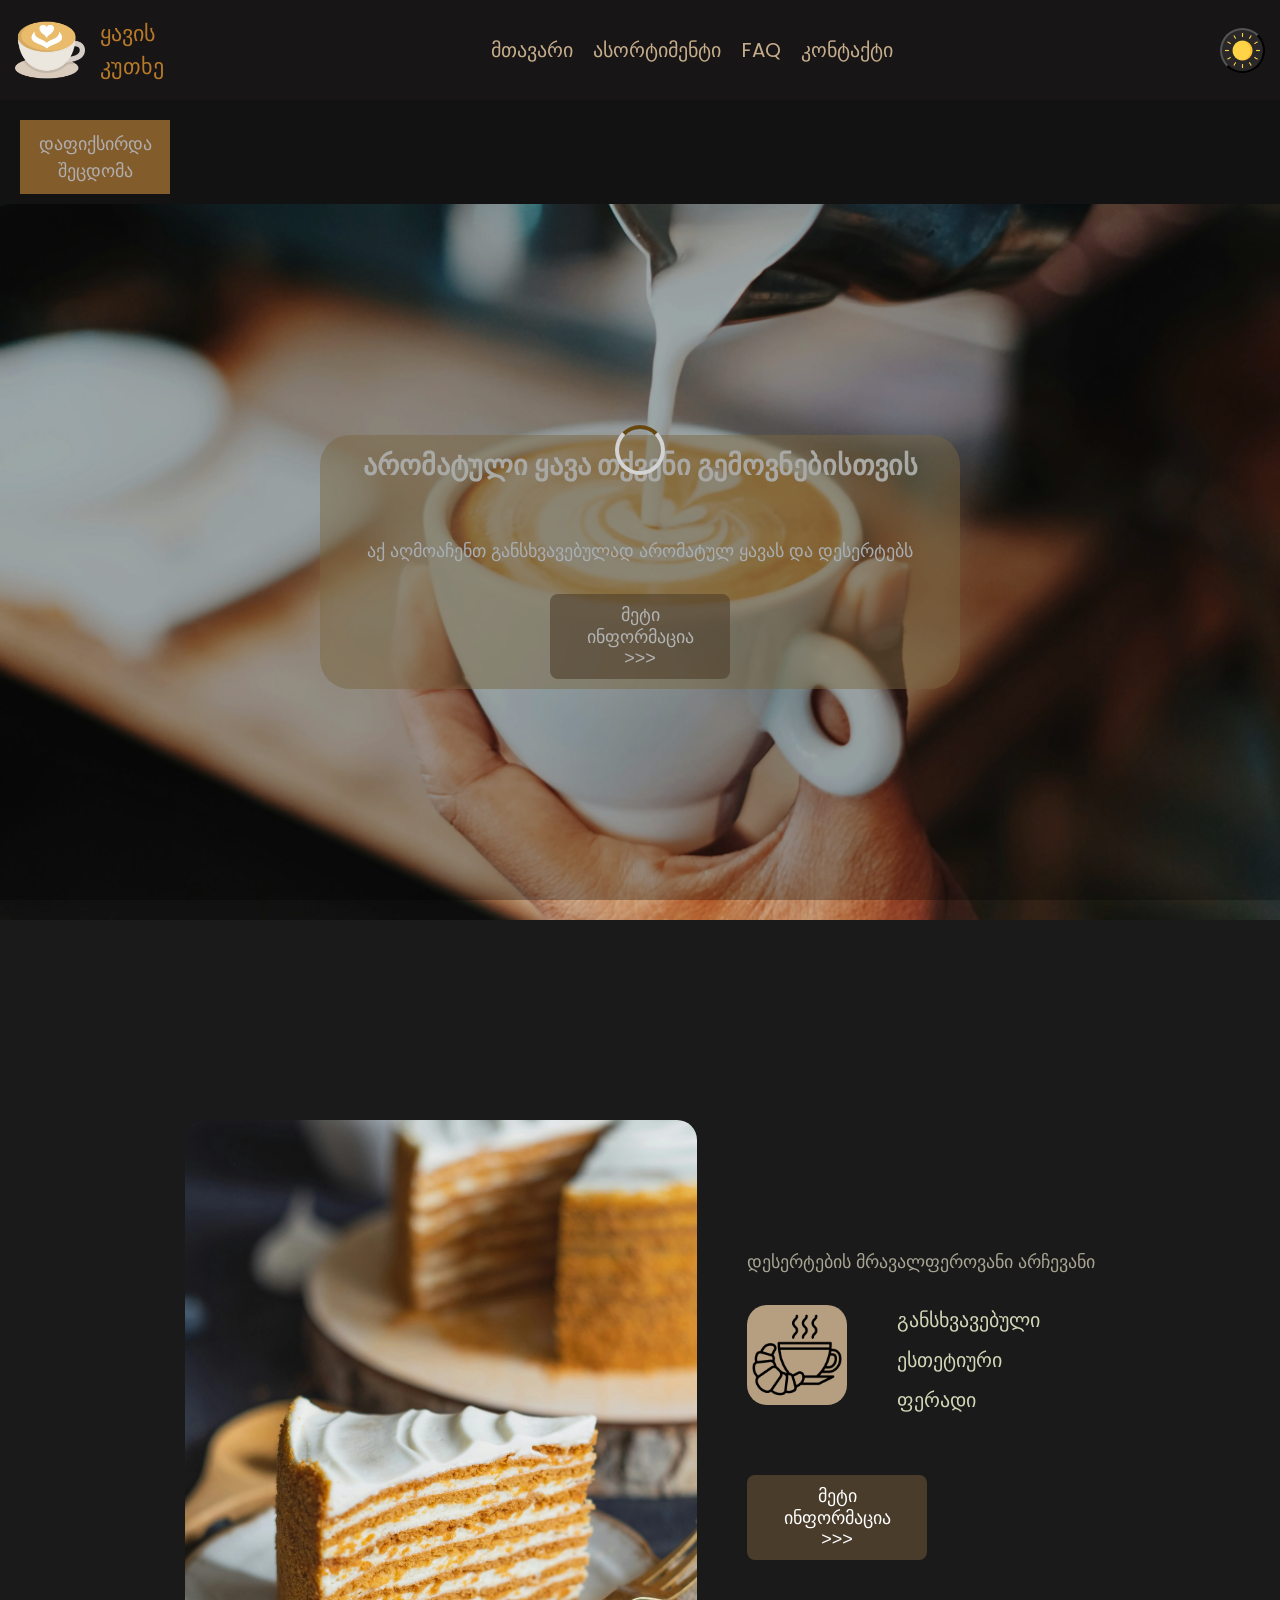
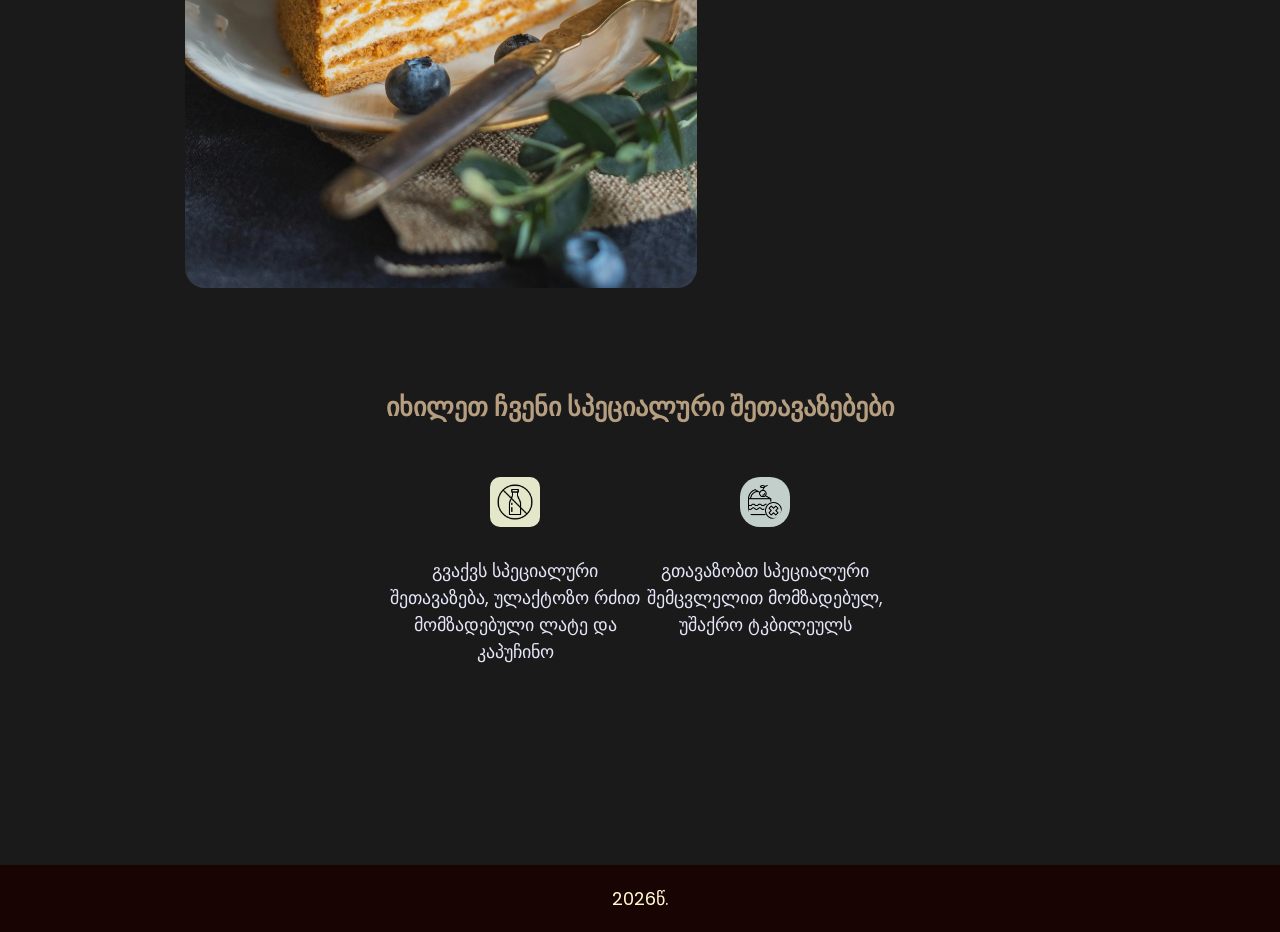
==== index.html @ ef0bd1b1 "my final project with js" ====
<!doctype html>
<html lang="en">
  <head>
    <link rel="icon" type="image/png" href="./fotos/mainLogo.webp" />
    <meta charset="UTF-8" />
    <meta name="viewport" content="width=device-width, initial-scale=1.0" />
    <title>ყავის კუთხე</title>
    <link rel="preconnect" href="https://fonts.googleapis.com" />
    <link rel="preconnect" href="https://fonts.gstatic.com" crossorigin />
    <link
      href="https://fonts.googleapis.com/css2?family=Poppins:ital,wght@0,100;0,200;0,300;0,400;0,500;0,600;0,700;0,800;0,900;1,100;1,200;1,300;1,400;1,500;1,600;1,700;1,800;1,900&display=swap"
      rel="stylesheet" />
    <link rel="stylesheet" href="./style.css" />
  </head>
  <body>
    <header>
      <div class="header">
      
        <a href="./index.html" class="main_logo">
          <img class="mainFoto" src="./fotos/mainLogo.webp" alt="main Foto" />
          <span class="page_name">
            ყავის <br/>
            კუთხე
          </span>
        </a>
         <button class="burger_menu">
            <img
              class="burger_icon"
              src="./fotos/iconBurger.webp"
              alt="burgerMenu"/>
          </button>
       

        <div class="navigation">
          <ul class="nav">
            <li class="nav_items cursor">
              <a href="./index.html">მთავარი</a>
            </li>
            <li class="nav_items cursor">
              <a href="./assortment.html">ასორტიმენტი</a>
            </li>
            <li class="nav_items">
              <a href="./questions.html">FAQ</a>
            </li>
            <li class="nav_items cursor">
            <a href="./contact.html">კონტაქტი</a>
            </li>
          </ul>
        </div>

       
       
          <button class="sun">
            <img
            class="sun_icon cursor"
            src="./fotos/bright_modeIcon.webp"
            alt="sun icon"/>
            </button>
       
           
        
      </div>
    </header>

    <main>
      <div class="weath" id="weather"></div>
      <div class="hero_section">
        <img class="hero_foto" src="./fotos/heroFoto.webp" alt="hero Foto"/>
        <div class="hero_info">
          <h1 class="hero_title">არომატული ყავა თქვენი გემოვნებისთვის</h1>
          <p class="hero_text">
            აქ აღმოაჩენთ განსხვავებულად არომატულ ყავას და დესერტებს
          </p>
          <button class="read_more cursor">მეტი ინფორმაცია >>></button>
        </div>
      </div>

      <div class="second_section">
        <img class="cake_foto" src="./fotos/cakeFoto.webp" alt="cake Foto"/>
        <div class="second_section_texts">
          <p class="second_section_text">დესერტების მრავალფეროვანი არჩევანი</p>
          <div class="cruassant_icon">
            <span class="icon">
              <img
                class="dessert_icon"
                src="./fotos/dessertIcon.webp"
                alt="dessert Icon"/>
            </span>
            <ul>
              <li class="second_section_li">განსხვავებული</li>
              <li class="second_section_li">ესთეტიური</li>
              <li class="second_section_li">ფერადი</li>
            </ul>
          </div>
          <button class="read_more">მეტი ინფორმაცია >>></button>
        </div>
      </div>

      <h2 class="special_offer_title">იხილეთ ჩვენი სპეციალური შეთავაზებები</h2>
      <div class="third_section">
        <div class="special_offer">
          <img
            class="lactoseFree_foto"
            src="./fotos/lactoseFree.webp"
            alt="lactosefree Foto" />
          <p class="special_offer_text">
            გვაქვს სპეციალური შეთავაზება, ულაქტოზო რძით მომზადებული ლატე და
            კაპუჩინო
          </p>
        </div>
        <div class="special_offer">
          <img
            class="diabeticCake_foto"
            src="./fotos/diabeticCakeIcon.webp"
            alt="diabeticCake Foto" />
          <p class="special_offer_text">
            გთავაზობთ სპეციალური შემცვლელით მომზადებულ, უშაქრო ტკბილეულს
          </p>
        </div>
      </div>
    </main>

    <footer>
      <div class="footer">
        <p class="footer_text">2026წ.</p>
      </div>
    </footer>

    <script src="./js.js"></script>
  </body>
</html>
---- style.css ----
*{
  box-sizing: border-box;
  margin: 0;
  padding: 0;
}
body{
    min-height: 100vh;
    display: flex;
    flex-direction: column;
    background-color: rgba(24, 24, 24, 0.989);
    font-family:"Poppins", sans-serif;
}
ul{
    list-style: none;
}
main{
  flex: 1;
  padding-top: 100px;
}

.cursor{
    cursor: pointer;
}
/* ჰედერი */
.header{
  height: 100px;
  display: flex;
  justify-content: space-between;
  align-items: center;
  gap: 10px;
  background-color: rgba(24, 22, 22, 0.962);
  position: fixed;
  z-index: 1000;
  width: 100%;
  flex-wrap: wrap; 
  padding: 10px 15px;
}

.main_logo{
    display: flex;
    align-items: center;
    gap: 15px;
}

.mainFoto{
    width: 70px;
    height: auto;
}
.page_name{
    color: rgb(184, 122, 41);
    font-size: 22px;
}

 h1{
    font-size: 28px;
  }

h2{
  font-size: 26px;
}
  a, li{
    font-size: 20px;
  }

  p, button{
    font-size: 18px;
  }
  p.choose_text,
  p.price {
    font-size: 14px;
  }
a {
  color: inherit;
  text-decoration: none;
}
.burger_menu{
    display: none;
}
.navigation{
    gap: 10px;
}
.nav{
    display: flex;
    align-items: center;
    gap: 20px;
}
.nav_items{
    color: rgb(197, 173, 140);
}
.nav_items:hover{
    color: #c89b63;
}
.search{
  margin-top: 30px;
  margin-left: 50px;
  display: flex;
  align-items: center;
  gap: 10px;
}
.search_input{
  width: 200px;
  padding: 5px 10px;
  color: #fff; 
  border: 1px solid rgba(255, 255, 255, 0.15);
  background: rgba(0, 0, 0, 0.3);
  border-radius: 12px;

}
  
.search_btn{
    padding: 5px 10px;
    background-color: #a15f0dbb;
    border: none;
    color: white;
    border-radius: 30px;
}

.search_btn:hover{
    background-color: #dbb389b5;
}
.search_icon{
    width: 20px;
}

body.open{
    background-color: #e1c7a8;
}
.sun{
  width: 45px;
  height: 45px;
  border-radius: 50%;
  display: flex;
  justify-content: center;
  align-items: center;
  background-color: rgba(255, 255, 255, 0.08);
}

.sun_icon{
    width: 35px;
    height: 35px;
}


/* მეინი */
.weath{
    color: #faf8f7;
    background: #bc843f;
    padding: 10px;
    text-align: center;
    margin-top: 20px;
    margin-left: 20px;
    width: 150px;
}

.loader-box {
  position: fixed;
  inset: 0;
  display: flex;
  justify-content: center;
  align-items: center;
  background: rgba(0, 0, 0, 0.3);
  z-index: 999;
}

.loader {
  width: 50px;
  height: 50px;
  border: 4px solid lightgray;
  border-top: 4px solid rgb(103, 71, 13);
  border-radius: 50%;
  animation: spin 2s linear infinite;
}

@keyframes spin {
  to {
    transform: rotate(360deg);
  }
}

.hero_section {
    position: relative;
}
.hero_foto {
    margin-top: 10px;
    width: 100%;
    height: auto;
    position: relative;
    display: block;
}
.hero_info{
    background-color: rgba(172, 145, 92, 0.482);
    padding: 10px 20px;
    border-radius: 30px;
    position: absolute;
    top: 50%;
    left: 50%;
    transform: translate(-50%, -50%);
    width: 50%;
    height: auto;
    align-items: center;
    text-align: center;
}

.hero_title{

    color: rgb(242, 241, 237);
    margin-bottom: 50px;
}
.hero_text{
 color: aliceblue;
 margin-bottom: 30px;
}
.read_more{
    padding: 10px 20px;
    background-color: #6d563993;
    border: none;
    color: white;
    border-radius: 8px;
    width: 180px;
}
.read_more:hover{
  background-color: #b69e80;
}

.second_section{
    display: flex;
    align-items: center;
    gap: 50px;
    justify-content: center;
    margin-bottom: 100px;
}
.cake_foto{
    width: 40%;
    height: auto;
    border-radius: 20px;
    margin-top: 200px;
}
.second_section_texts{
    display: flex;
    flex-direction: column;
}
.second_section_text{
    margin-bottom: 30px;
    color: rgb(168, 164, 146);
}
.cruassant_icon{
   display: flex;
   gap: 50px;
   margin-bottom: 50px;
}
.dessert_icon{
    background-color: #b69e80;
    border-radius: 20px;
    padding: 5px;
    width: 100px;
    height: auto;
}
.second_section_li{
    color: rgb(210, 213, 182);
    margin-bottom: 10px;
}
/* სპეციალური შეთავაზებები */
.third_section{
    display: flex;
    justify-content: center;
    margin-bottom: 200px;
}
.special_offer_title{
    color: #b69e80;
    text-align: center;
    margin-bottom: 50px;
}
.special_offer{
    display: flex;
    flex-direction: column;
    align-items: center;
    gap: 30px;
}
.lactoseFree_foto{
    width: 50px;
    height: auto;
    background-color: rgb(229, 231, 202);
    border-radius: 10px;
    padding: 5px;
}
.diabeticCake_foto{
    width: 50px;
    height: auto;
    background-color: rgb(195, 207, 203);
    border-radius: 20px;
    padding: 8px;
}
.special_offer_text{
    color: lavender;
    width: 250px;
    text-align: center;
}
/* ფუტერი */
.footer{
    background-color: rgba(26, 3, 3, 0.908);
}
.footer_text{
    color: lemonchiffon;
    text-align: center;
    padding: 20px;
}
/* ასორტიმენტი */

.cart_box {
  color: #f9f8f7;
  margin: 20px auto;
  display: flex;
  flex-direction: column;
  align-items: center;
  gap: 15px;
}

#cart li{
  display: flex;
  align-items: center;
  gap: 5px;
  padding: 2px 5px;
  background: rgba(255, 255, 255, 0.08);
  color: #fff;
  width: 150px;
  border-radius: 20px;
}


#cart li button {
  color: red;
  width: 30px;
  height: 30px;
  border-radius: 50%;
  cursor: pointer;
   
}

#deleteAll {
  display: block;
  padding: 5px 10px;
  border-radius: 20px;
  background: #b51304;
  color: #eccfcf;
  cursor: pointer;
}

#deleteAll:hover,
#cart li:hover {
  transform: scale(1.05);
}
.choice{
  margin-top: 50px;
  display: grid;
  grid-template-columns: repeat(4, 1fr);
  gap: 15px;
}

.item{
  padding: 20px;
  text-align: center;
  position: relative;
}
.choose_foto{
  width: 50%;
  height: 200px;   
  object-fit: cover;
    
}
.choose_text{
  position: absolute;
  top: 25px;
  left: 27%;
  color: #f9f8f7;
  background-color: #de8b2d5a;
  padding: 5px;
  border-radius: 5px;
    
}
.price{
  position: absolute;
  top: 25px;
  right: 27%; 
  color: #f9f8f7;
  background-color: #de8b2d5a;
  padding: 5px;
  border-radius: 5px;
}
.choose{
    position: absolute;
    bottom: 10px;
    left: 50%;
    transform: translate(-50%);
    border-radius: 5px;
    background-color: #ed8e21a1;
    color: #f8f6f6de;
    padding: 5px;
}
/* FAQ */
.main_questions{
    display: flex;
    justify-content: center;
    align-items: center;
}
.questions{
    width: 70%;
    text-align: center; 
}
.asked_questions{
    background-color: #480d0dfa;
    border-bottom: 5px solid rgb(221, 110, 110);
    border-radius: 20px;
    color: #b69e80;
    padding: 10px;
    margin-bottom: 50px;   

}
.accordion_section{
   border-bottom: 5px solid rgb(55, 1, 1);
   
}
.accordion_titles{
    display: flex;
    justify-content: space-between;
    align-items: center;
    background-color: rgb(69, 53, 41);
    color: rgb(238, 212, 207);
    padding: 20px;
}

.accordion_texts{
    font-size: 22px;
    height: 0;
    overflow: hidden;
    margin-top: 10px;
    color: rgb(190, 170, 168);
}


.accordion_section.opened .accordion_texts{
    height: 100px;
}

.plus {
    float:right;
    color: rgb(197, 78, 78);
    cursor: pointer;
}
/* კონტაქტი */
.contact {
  display: flex;
  flex-direction: column;
  align-items: center;
  gap: 30px;
  padding: 120px 20px 50px;
  
}

.contact__title {
  color: #c89b63;
  text-align: center;
  margin-bottom: 10px;
}

.form {
  width: 50%;
  display: flex;
  flex-direction: column;
  gap: 15px;
  background: rgba(255, 255, 255, 0.05);
  padding: 25px;
  border-radius: 20px;
}


.input {
  padding: 12px 15px;
  border-radius: 12px;
  border: 1px solid rgba(255, 255, 255, 0.15);
  background: rgba(0, 0, 0, 0.3);
  color: #fff;  
}

.btn {
  padding: 12px;
  border: none;
  border-radius: 12px;
  background: #c89b63;
  color: #1b1b1b;
}

.btn:hover {
  background: #e0b77a;
}

.mailto__me,
.callto__me {
  display: flex;
  align-items: center;
  gap: 10px;
  color: #df5555;
}


  @media (max-width:768px){
  main{
    padding-top: 80px;
  }


  .header {
    padding: 10px 15px;
  }
  
  .main_logo{
    gap: 10px;
}

.mainFoto{
    width: 60px;
    height: auto;
}
.page_name{
    font-size: 18px;
}
 h1{
    font-size: 22px;
  }

h2{
  font-size: 20px;
}
  p, a, li, button{
    font-size: 16px;
  }

  .search{
    max-width: 150px;
    justify-content: center;
  }
 .search_input{
  width: 120px;
 }
  .navigation{
    position: absolute;
    top: 100%;
    left: 0;
    width: 100%;
    background: rgba(24, 22, 22, 0.98);
    flex-direction: column;
    display: none;
    padding: 15px;
  }

  .navigation.open{
    display: flex;
  }

  .nav{
    flex-direction: column;
    gap: 10px;
  }

  .burger_menu{
  display: flex;
  align-items: center;
  justify-content: center;
  border-radius: 50px;
  cursor: pointer;
  }

  .burger_icon{
  width: 30px;
  height: 30px;

}

.weath{
    margin-top: 15px;
    margin-left: 15px;
    width: 120px;
}
  .choice{
    grid-template-columns: repeat(2, 1fr);
  }


  .second_section{
    flex-direction: column;
    text-align: center;
  }
  .third_section{
    display: flex;
    flex-direction: column;
    gap: 50px;
  }

  .cake_foto{
    width: 60%;
  }

 .accordion_titles{
    padding: 15px;
  }
.contact {
    flex-direction: column;
    align-items: center;
  }
.form {
  width:100%;
  max-width: 500px;
  padding: 20px;
  
}
.map {
    width: 100%;
    max-width: 500px;
    height: 300px;
  }

  }
@media (max-width:480px){

  .header {
    height: 60px;
  }

  main {
    padding-top: 60px;
  }

  .navigation{
    display: none;
  }
  .main_logo{
    gap: 5px;
}

.mainFoto{
    width: 50px;
    height: auto;
}

.page_name {
  display: none;
}

  h1{
    font-size: 16px;
  }

h2{
  font-size: 15px;
}
  p, a, li, button{
    font-size: 14px;
  }

  .navigation.open{
    display: flex;
    flex-direction: column;
    width: 100%;
  }
.weath{
    padding: 5px;
    margin-top: 5px;
    margin-left: 10px;
    width: 100px;
    font-size: 14px;
}
  .choice{
    grid-template-columns: 1fr;
  }

 .search_input{
  width: 80px;
 }

.search_icon{
   width: 15px;

}
.sun_icon {
  width: 25px;
  height: 25px;
}
.sun {
  width: 15px;
  height: 15px;
}
 .hero_info {
    width: 80%;
  }


.third_section{
    gap: 30px;
}

.form {
  width:80%;
  gap: 5px;
  padding: 10px;
}

}
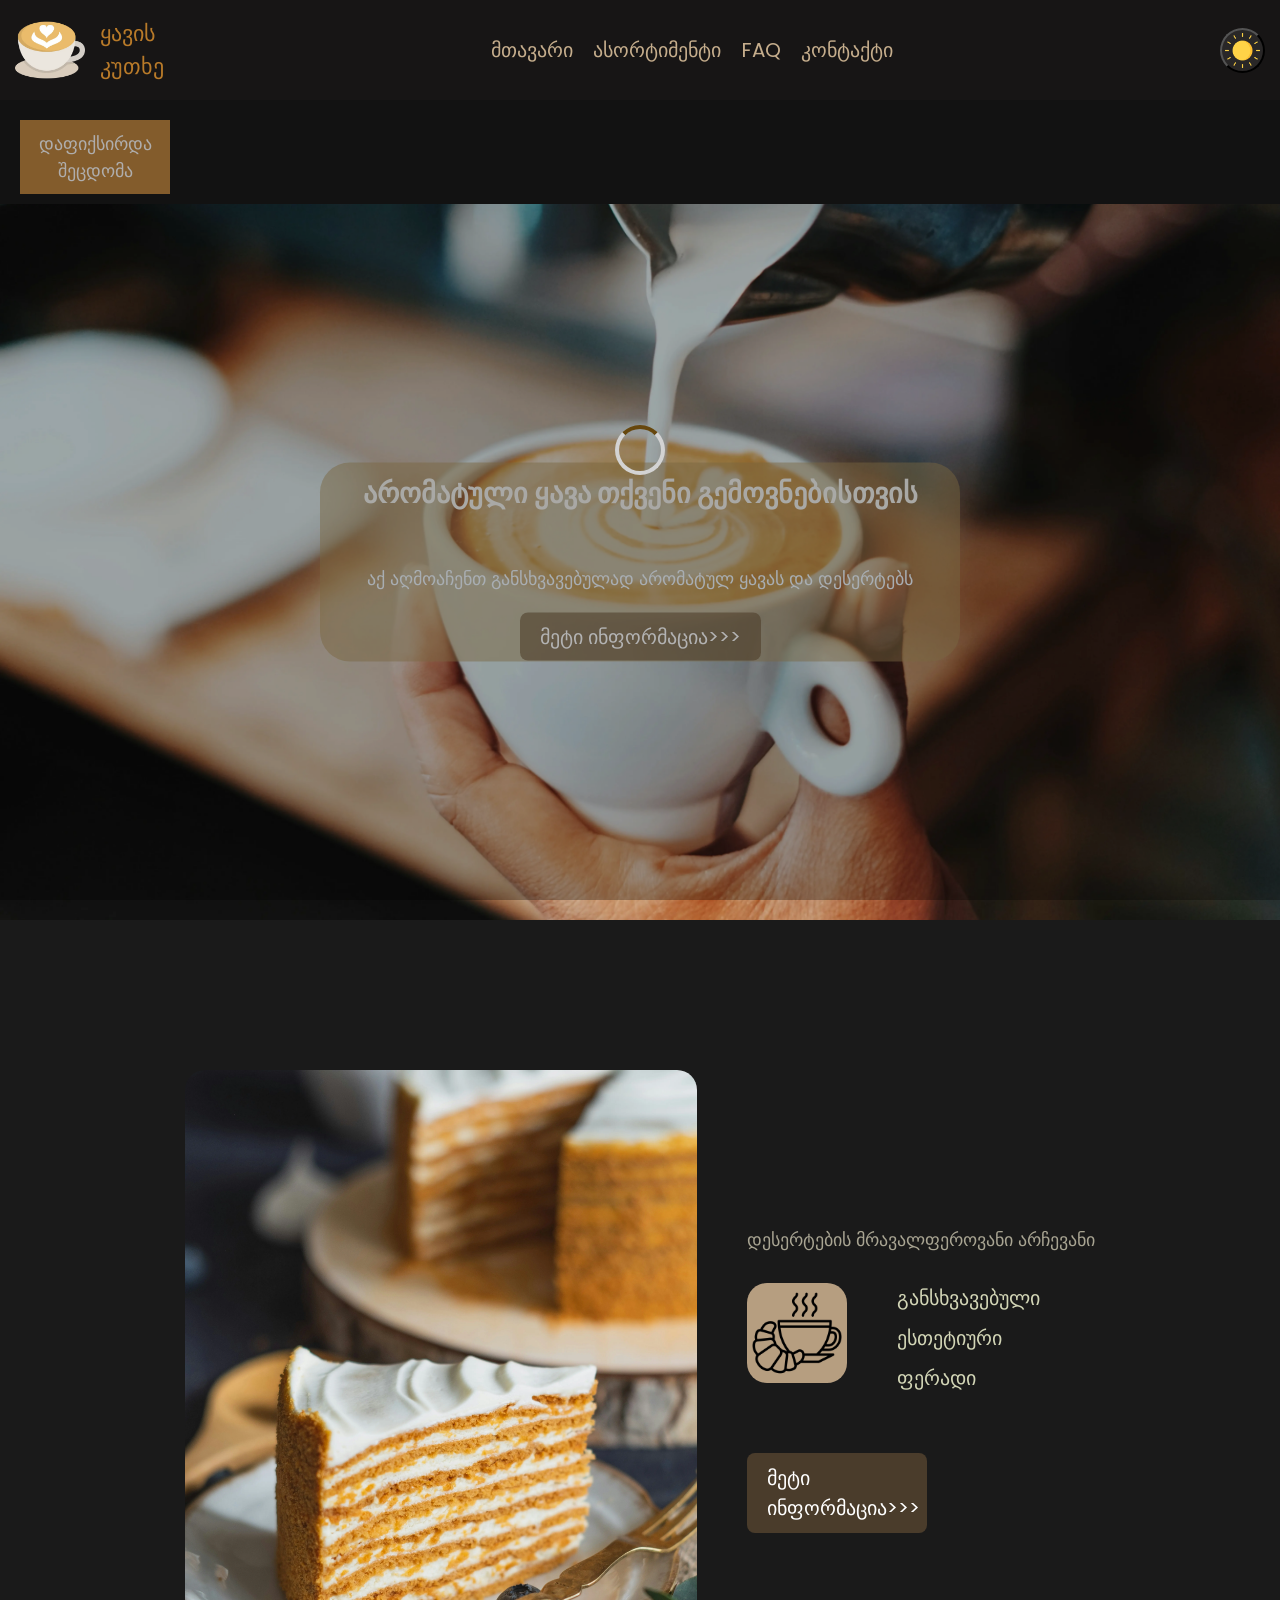
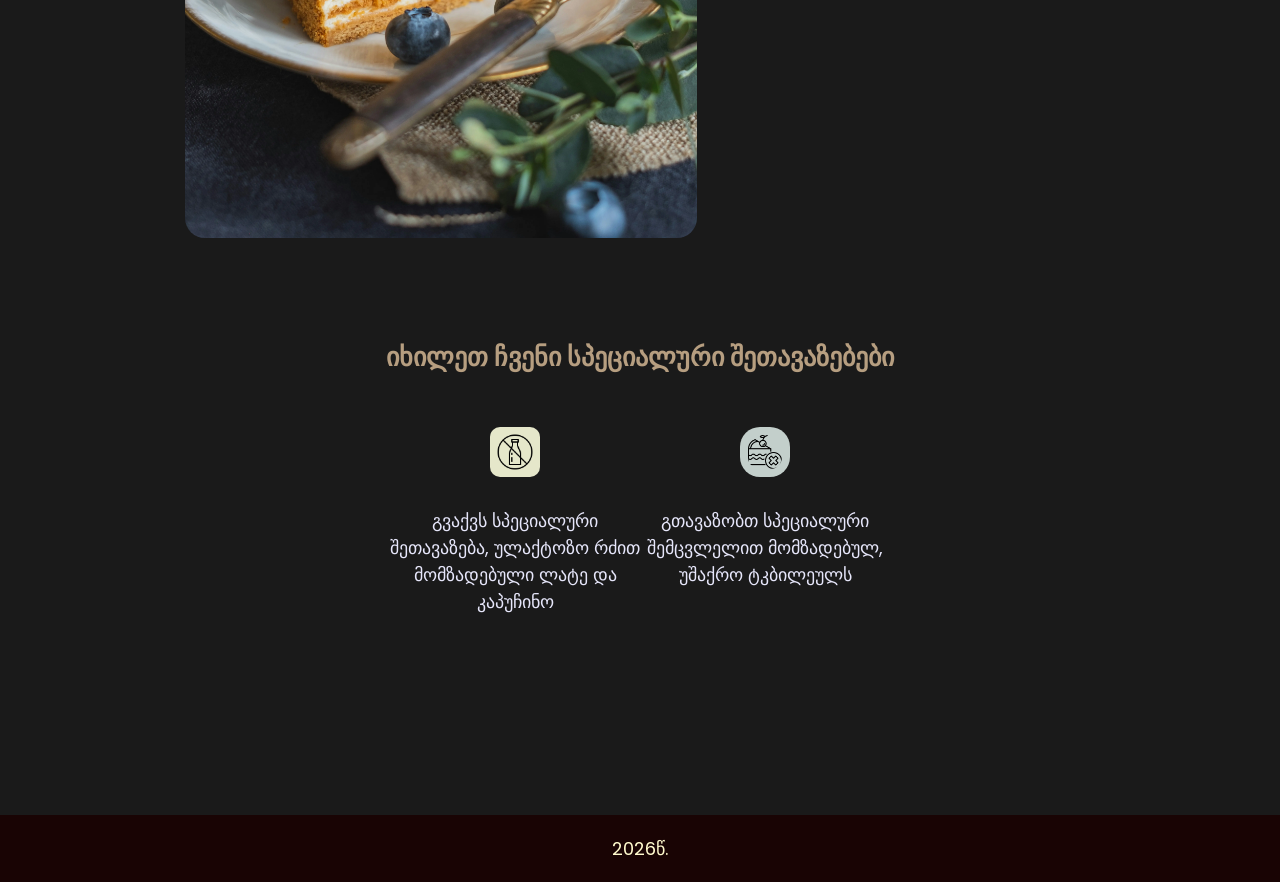
==== commit 57ba922c: "responsive added" ====
--- a/index.html
+++ b/index.html
@@ -15,21 +15,19 @@
   <body>
     <header>
       <div class="header">
-      
         <a href="./index.html" class="main_logo">
           <img class="mainFoto" src="./fotos/mainLogo.webp" alt="main Foto" />
           <span class="page_name">
-            ყავის <br/>
+            ყავის <br />
             კუთხე
           </span>
         </a>
-         <button class="burger_menu">
-            <img
-              class="burger_icon"
-              src="./fotos/iconBurger.webp"
-              alt="burgerMenu"/>
-          </button>
-       
+        <button class="burger_menu">
+          <img
+            class="burger_icon"
+            src="./fotos/iconBurger.webp"
+            alt="burgerMenu" />
+        </button>
 
         <div class="navigation">
           <ul class="nav">
@@ -43,40 +41,35 @@
               <a href="./questions.html">FAQ</a>
             </li>
             <li class="nav_items cursor">
-            <a href="./contact.html">კონტაქტი</a>
+              <a href="./contact.html">კონტაქტი</a>
             </li>
           </ul>
         </div>
 
-       
-       
-          <button class="sun">
-            <img
+        <button class="sun">
+          <img
             class="sun_icon cursor"
             src="./fotos/bright_modeIcon.webp"
-            alt="sun icon"/>
-            </button>
-       
-           
-        
+            alt="sun icon" />
+        </button>
       </div>
     </header>
 
     <main>
       <div class="weath" id="weather"></div>
       <div class="hero_section">
-        <img class="hero_foto" src="./fotos/heroFoto.webp" alt="hero Foto"/>
+        <img class="hero_foto" src="./fotos/heroFoto.webp" alt="hero Foto" />
         <div class="hero_info">
           <h1 class="hero_title">არომატული ყავა თქვენი გემოვნებისთვის</h1>
           <p class="hero_text">
             აქ აღმოაჩენთ განსხვავებულად არომატულ ყავას და დესერტებს
           </p>
-          <button class="read_more cursor">მეტი ინფორმაცია >>></button>
+          <a href="#special_offer" class="read_more cursor">მეტი ინფორმაცია>>></a>
         </div>
       </div>
 
       <div class="second_section">
-        <img class="cake_foto" src="./fotos/cakeFoto.webp" alt="cake Foto"/>
+        <img class="cake_foto" src="./fotos/cakeFoto.webp" alt="cake Foto" />
         <div class="second_section_texts">
           <p class="second_section_text">დესერტების მრავალფეროვანი არჩევანი</p>
           <div class="cruassant_icon">
@@ -84,7 +77,7 @@
               <img
                 class="dessert_icon"
                 src="./fotos/dessertIcon.webp"
-                alt="dessert Icon"/>
+                alt="dessert Icon" />
             </span>
             <ul>
               <li class="second_section_li">განსხვავებული</li>
@@ -92,7 +85,7 @@
               <li class="second_section_li">ფერადი</li>
             </ul>
           </div>
-          <button class="read_more">მეტი ინფორმაცია >>></button>
+          <a href="#special_offer" class="read_more cursor">მეტი ინფორმაცია>>></a>
         </div>
       </div>
 
@@ -108,7 +101,7 @@
             კაპუჩინო
           </p>
         </div>
-        <div class="special_offer">
+        <div class="special_offer" id="special_offer">
           <img
             class="diabeticCake_foto"
             src="./fotos/diabeticCakeIcon.webp"
--- a/style.css
+++ b/style.css
@@ -4,22 +4,21 @@
   padding: 0;
 }
 body{
-    min-height: 100vh;
-    display: flex;
-    flex-direction: column;
-    background-color: rgba(24, 24, 24, 0.989);
-    font-family:"Poppins", sans-serif;
+  min-height: 100vh;
+  display: flex;
+  flex-direction: column;
+  background-color: rgba(24, 24, 24, 0.989);
+  font-family:"Poppins", sans-serif;
 }
 ul{
-    list-style: none;
+  list-style: none;
 }
 main{
   flex: 1;
   padding-top: 100px;
 }
-
 .cursor{
-    cursor: pointer;
+  cursor: pointer;
 }
 /* ჰედერი */
 .header{
@@ -35,60 +34,55 @@
   flex-wrap: wrap; 
   padding: 10px 15px;
 }
-
 .main_logo{
-    display: flex;
-    align-items: center;
-    gap: 15px;
-}
-
+  display: flex;
+  align-items: center;
+  gap: 15px;
+}
 .mainFoto{
-    width: 70px;
-    height: auto;
+  width: 70px;
+  height: auto;
 }
 .page_name{
-    color: rgb(184, 122, 41);
-    font-size: 22px;
-}
-
+  color: rgb(184, 122, 41);
+  font-size: 22px;
+}
  h1{
-    font-size: 28px;
-  }
-
+  font-size: 28px;
+}
 h2{
   font-size: 26px;
 }
-  a, li{
-    font-size: 20px;
-  }
-
-  p, button{
-    font-size: 18px;
-  }
-  p.choose_text,
-  p.price {
-    font-size: 14px;
+a, li{
+  font-size: 20px;
+}
+p, button{
+  font-size: 18px;
+}
+p.choose_text,
+p.price {
+  font-size: 14px;
   }
 a {
   color: inherit;
   text-decoration: none;
 }
 .burger_menu{
-    display: none;
+  display: none;
 }
 .navigation{
-    gap: 10px;
+  gap: 10px;
 }
 .nav{
-    display: flex;
-    align-items: center;
-    gap: 20px;
+  display: flex;
+  align-items: center;
+  gap: 20px;
 }
 .nav_items{
-    color: rgb(197, 173, 140);
+  color: rgb(197, 173, 140);
 }
 .nav_items:hover{
-    color: #c89b63;
+  color: #c89b63;
 }
 .search{
   margin-top: 30px;
@@ -104,26 +98,22 @@
   border: 1px solid rgba(255, 255, 255, 0.15);
   background: rgba(0, 0, 0, 0.3);
   border-radius: 12px;
-
-}
-  
+} 
 .search_btn{
-    padding: 5px 10px;
-    background-color: #a15f0dbb;
-    border: none;
-    color: white;
-    border-radius: 30px;
-}
-
+  padding: 5px 10px;
+  background-color: #a15f0dbb;
+  border: none;
+  color: white;
+  border-radius: 30px;
+}
 .search_btn:hover{
-    background-color: #dbb389b5;
+  background-color: #dbb389b5;
 }
 .search_icon{
     width: 20px;
 }
-
 body.open{
-    background-color: #e1c7a8;
+  background-color: #e1c7a8;
 }
 .sun{
   width: 45px;
@@ -134,24 +124,20 @@
   align-items: center;
   background-color: rgba(255, 255, 255, 0.08);
 }
-
 .sun_icon{
-    width: 35px;
-    height: 35px;
-}
-
-
+  width: 35px;
+  height: 35px;
+}
 /* მეინი */
 .weath{
-    color: #faf8f7;
-    background: #bc843f;
-    padding: 10px;
-    text-align: center;
-    margin-top: 20px;
-    margin-left: 20px;
-    width: 150px;
-}
-
+  color: #faf8f7;
+  background: #bc843f;
+  padding: 10px;
+  text-align: center;
+  margin-top: 20px;
+  margin-left: 20px;
+  width: 150px;
+}
 .loader-box {
   position: fixed;
   inset: 0;
@@ -161,7 +147,6 @@
   background: rgba(0, 0, 0, 0.3);
   z-index: 999;
 }
-
 .loader {
   width: 50px;
   height: 50px;
@@ -170,142 +155,137 @@
   border-radius: 50%;
   animation: spin 2s linear infinite;
 }
-
 @keyframes spin {
   to {
-    transform: rotate(360deg);
-  }
-}
-
+  transform: rotate(360deg);
+  }
+}
 .hero_section {
-    position: relative;
+  position: relative;
 }
 .hero_foto {
-    margin-top: 10px;
-    width: 100%;
-    height: auto;
-    position: relative;
-    display: block;
+  margin-top: 10px;
+  width: 100%;
+  height: auto;
+  position: relative;
+  display: block;
 }
 .hero_info{
-    background-color: rgba(172, 145, 92, 0.482);
-    padding: 10px 20px;
-    border-radius: 30px;
-    position: absolute;
-    top: 50%;
-    left: 50%;
-    transform: translate(-50%, -50%);
-    width: 50%;
-    height: auto;
-    align-items: center;
-    text-align: center;
+  background-color: rgba(172, 145, 92, 0.482);
+  padding: 10px 20px;
+  border-radius: 30px;
+  position: absolute;
+  top: 50%;
+  left: 50%;
+  transform: translate(-50%, -50%);
+  width: 50%;
+  height: auto;
+  align-items: center;
+  text-align: center;
 }
 
 .hero_title{
-
-    color: rgb(242, 241, 237);
-    margin-bottom: 50px;
+  color: rgb(242, 241, 237);
+  margin-bottom: 50px;
 }
 .hero_text{
  color: aliceblue;
  margin-bottom: 30px;
 }
 .read_more{
-    padding: 10px 20px;
-    background-color: #6d563993;
-    border: none;
-    color: white;
-    border-radius: 8px;
-    width: 180px;
+  padding: 10px 20px;
+  background-color: #6d563993;
+  border: none;
+  color: white;
+  border-radius: 8px;
+  width: 180px;
 }
 .read_more:hover{
   background-color: #b69e80;
 }
-
 .second_section{
-    display: flex;
-    align-items: center;
-    gap: 50px;
-    justify-content: center;
-    margin-bottom: 100px;
+  display: flex;
+  align-items: center;
+  gap: 50px;
+  justify-content: center;
+  margin-bottom: 100px;
 }
 .cake_foto{
-    width: 40%;
-    height: auto;
-    border-radius: 20px;
-    margin-top: 200px;
+  width: 40%;
+  height: auto;
+  border-radius: 20px;
+  margin-top: 150px;
 }
 .second_section_texts{
-    display: flex;
-    flex-direction: column;
+  display: flex;
+  flex-direction: column;
 }
 .second_section_text{
-    margin-bottom: 30px;
-    color: rgb(168, 164, 146);
+  margin-bottom: 30px;
+  color: rgb(168, 164, 146);
 }
 .cruassant_icon{
-   display: flex;
-   gap: 50px;
-   margin-bottom: 50px;
+  display: flex;
+  gap: 50px;
+  margin-bottom: 50px;
 }
 .dessert_icon{
-    background-color: #b69e80;
-    border-radius: 20px;
-    padding: 5px;
-    width: 100px;
-    height: auto;
+  background-color: #b69e80;
+  border-radius: 20px;
+  padding: 5px;
+  width: 100px;
+  height: auto;
 }
 .second_section_li{
-    color: rgb(210, 213, 182);
-    margin-bottom: 10px;
+  color: rgb(210, 213, 182);
+  margin-bottom: 10px;
 }
 /* სპეციალური შეთავაზებები */
 .third_section{
-    display: flex;
-    justify-content: center;
-    margin-bottom: 200px;
+  display: flex;
+  justify-content: center;
+  margin-bottom: 200px;
 }
 .special_offer_title{
-    color: #b69e80;
-    text-align: center;
-    margin-bottom: 50px;
+  color: #b69e80;
+  text-align: center;
+  margin-bottom: 50px;
 }
 .special_offer{
-    display: flex;
-    flex-direction: column;
-    align-items: center;
-    gap: 30px;
+  display: flex;
+  flex-direction: column;
+  align-items: center;
+  gap: 30px;
 }
 .lactoseFree_foto{
-    width: 50px;
-    height: auto;
-    background-color: rgb(229, 231, 202);
-    border-radius: 10px;
-    padding: 5px;
+  width: 50px;
+  height: auto;
+  background-color: rgb(229, 231, 202);
+  border-radius: 10px;
+  padding: 5px;
 }
 .diabeticCake_foto{
-    width: 50px;
-    height: auto;
-    background-color: rgb(195, 207, 203);
-    border-radius: 20px;
-    padding: 8px;
+  width: 50px;
+  height: auto;
+  background-color: rgb(195, 207, 203);
+  border-radius: 20px;
+  padding: 8px;
 }
 .special_offer_text{
-    color: lavender;
-    width: 250px;
-    text-align: center;
+  color: lavender;
+  width: 250px;
+  text-align: center;
 }
 /* ფუტერი */
 .footer{
-    background-color: rgba(26, 3, 3, 0.908);
+  background-color: rgba(26, 3, 3, 0.908);
 }
 .footer_text{
-    color: lemonchiffon;
-    text-align: center;
-    padding: 20px;
+  color: lemonchiffon;
+  text-align: center;
+  padding: 20px;
 }
 /* ასორტიმენტი */
-
 .cart_box {
   color: #f9f8f7;
   margin: 20px auto;
@@ -314,7 +294,6 @@
   align-items: center;
   gap: 15px;
 }
-
 #cart li{
   display: flex;
   align-items: center;
@@ -325,17 +304,13 @@
   width: 150px;
   border-radius: 20px;
 }
-
-
 #cart li button {
   color: red;
   width: 30px;
   height: 30px;
   border-radius: 50%;
   cursor: pointer;
-   
-}
-
+}
 #deleteAll {
   display: block;
   padding: 5px 10px;
@@ -344,7 +319,6 @@
   color: #eccfcf;
   cursor: pointer;
 }
-
 #deleteAll:hover,
 #cart li:hover {
   transform: scale(1.05);
@@ -355,7 +329,6 @@
   grid-template-columns: repeat(4, 1fr);
   gap: 15px;
 }
-
 .item{
   padding: 20px;
   text-align: center;
@@ -364,8 +337,7 @@
 .choose_foto{
   width: 50%;
   height: 200px;   
-  object-fit: cover;
-    
+  object-fit: cover;   
 }
 .choose_text{
   position: absolute;
@@ -374,8 +346,7 @@
   color: #f9f8f7;
   background-color: #de8b2d5a;
   padding: 5px;
-  border-radius: 5px;
-    
+  border-radius: 5px;   
 }
 .price{
   position: absolute;
@@ -387,64 +358,58 @@
   border-radius: 5px;
 }
 .choose{
-    position: absolute;
-    bottom: 10px;
-    left: 50%;
-    transform: translate(-50%);
-    border-radius: 5px;
-    background-color: #ed8e21a1;
-    color: #f8f6f6de;
-    padding: 5px;
+  position: absolute;
+  bottom: 10px;
+  left: 50%;
+  transform: translate(-50%);
+  border-radius: 5px;
+  background-color: #ed8e21a1;
+  color: #f8f6f6de;
+  padding: 5px;
 }
 /* FAQ */
 .main_questions{
-    display: flex;
-    justify-content: center;
-    align-items: center;
+  display: flex;
+  justify-content: center;
+  align-items: center;
 }
 .questions{
-    width: 70%;
-    text-align: center; 
+  width: 70%;
+  text-align: center; 
 }
 .asked_questions{
-    background-color: #480d0dfa;
-    border-bottom: 5px solid rgb(221, 110, 110);
-    border-radius: 20px;
-    color: #b69e80;
-    padding: 10px;
-    margin-bottom: 50px;   
-
+  background-color: #480d0dfa;
+  border-bottom: 5px solid rgb(221, 110, 110);
+  border-radius: 20px;
+  color: #b69e80;
+  padding: 10px;
+  margin-bottom: 50px;   
 }
 .accordion_section{
-   border-bottom: 5px solid rgb(55, 1, 1);
-   
+  border-bottom: 5px solid rgb(55, 1, 1); 
 }
 .accordion_titles{
-    display: flex;
-    justify-content: space-between;
-    align-items: center;
-    background-color: rgb(69, 53, 41);
-    color: rgb(238, 212, 207);
-    padding: 20px;
-}
-
+  display: flex;
+  justify-content: space-between;
+  align-items: center;
+  background-color: rgb(69, 53, 41);
+  color: rgb(238, 212, 207);
+  padding: 20px;
+}
 .accordion_texts{
-    font-size: 22px;
-    height: 0;
-    overflow: hidden;
-    margin-top: 10px;
-    color: rgb(190, 170, 168);
-}
-
-
+  font-size: 22px;
+  height: 0;
+  overflow: hidden;
+  margin-top: 10px;
+  color: rgb(190, 170, 168);
+}
 .accordion_section.opened .accordion_texts{
-    height: 100px;
-}
-
+  height: 100px;
+}
 .plus {
-    float:right;
-    color: rgb(197, 78, 78);
-    cursor: pointer;
+  float:right;
+  color: rgb(197, 78, 78);
+  cursor: pointer;
 }
 /* კონტაქტი */
 .contact {
@@ -452,16 +417,13 @@
   flex-direction: column;
   align-items: center;
   gap: 30px;
-  padding: 120px 20px 50px;
-  
-}
-
+  padding: 120px 20px 50px; 
+}
 .contact__title {
   color: #c89b63;
   text-align: center;
   margin-bottom: 10px;
 }
-
 .form {
   width: 50%;
   display: flex;
@@ -471,8 +433,6 @@
   padding: 25px;
   border-radius: 20px;
 }
-
-
 .input {
   padding: 12px 15px;
   border-radius: 12px;
@@ -480,7 +440,6 @@
   background: rgba(0, 0, 0, 0.3);
   color: #fff;  
 }
-
 .btn {
   padding: 12px;
   border: none;
@@ -488,11 +447,9 @@
   background: #c89b63;
   color: #1b1b1b;
 }
-
 .btn:hover {
   background: #e0b77a;
 }
-
 .mailto__me,
 .callto__me {
   display: flex;
@@ -500,67 +457,60 @@
   gap: 10px;
   color: #df5555;
 }
-
-
   @media (max-width:768px){
   main{
-    padding-top: 80px;
+  padding-top: 80px;
+  }
+  .header {
+  padding: 10px 15px;
+  }
+  .main_logo{
+  gap: 10px;
   }
 
-
-  .header {
-    padding: 10px 15px;
-  }
-  
-  .main_logo{
-    gap: 10px;
-}
-
-.mainFoto{
-    width: 60px;
-    height: auto;
-}
-.page_name{
+  .mainFoto{
+  width: 60px;
+  height: auto;
+  }
+  .page_name{
     font-size: 18px;
-}
- h1{
-    font-size: 22px;
-  }
-
-h2{
+  }
+  h1{
   font-size: 20px;
-}
-  p, a, li, button{
-    font-size: 16px;
-  }
-
+  }
+  h2{
+  font-size: 18px;
+  }
+  li{
+  font-size: 16px;
+  }
+  p, a, button{
+  font-size: 16px;
+  }
   .search{
-    max-width: 150px;
-    justify-content: center;
+  max-width: 150px;
+  justify-content: center;
   }
  .search_input{
   width: 120px;
  }
   .navigation{
-    position: absolute;
-    top: 100%;
-    left: 0;
-    width: 100%;
-    background: rgba(24, 22, 22, 0.98);
-    flex-direction: column;
-    display: none;
-    padding: 15px;
-  }
-
+  position: absolute;
+  top: 100%;
+  left: 0;
+  width: 100%;
+  background: rgba(24, 22, 22, 0.98);
+  flex-direction: column;
+  display: none;
+  padding: 15px;
+  }
   .navigation.open{
-    display: flex;
-  }
-
+  display: flex;
+  }
   .nav{
-    flex-direction: column;
-    gap: 10px;
-  }
-
+  flex-direction: column;
+  gap: 10px;
+  }
   .burger_menu{
   display: flex;
   align-items: center;
@@ -568,139 +518,140 @@
   border-radius: 50px;
   cursor: pointer;
   }
-
   .burger_icon{
   width: 30px;
   height: 30px;
-
-}
-
+  }
 .weath{
-    margin-top: 15px;
-    margin-left: 15px;
-    width: 120px;
-}
+  margin-top: 15px;
+  margin-left: 15px;
+  width: 120px;
+  }
   .choice{
-    grid-template-columns: repeat(2, 1fr);
-  }
-
-
+  grid-template-columns: repeat(2, 1fr);
+  }
+  .hero_title{
+    margin-bottom: 15px;
+    font-size: 19px;
+  }
+  .hero_text{
+  font-size: 17px;
+  margin-bottom: 15px;
+  }
+  .read_more{
+  padding: 3px 5px;
+  }
   .second_section{
-    flex-direction: column;
-    text-align: center;
+  flex-direction: column;
+  text-align: center;
+  }
+  .cake_foto{
+  margin-top: 90px;
   }
   .third_section{
-    display: flex;
-    flex-direction: column;
-    gap: 50px;
-  }
-
+  display: flex;
+  flex-direction: column;
+  gap: 50px;
+  }
   .cake_foto{
-    width: 60%;
-  }
-
+  width: 60%;
+  }
  .accordion_titles{
-    padding: 15px;
+  padding: 15px;
   }
 .contact {
-    flex-direction: column;
-    align-items: center;
+  flex-direction: column;
+  align-items: center;
   }
 .form {
   width:100%;
   max-width: 500px;
-  padding: 20px;
-  
-}
-.map {
-    width: 100%;
-    max-width: 500px;
-    height: 300px;
-  }
-
-  }
-@media (max-width:480px){
-
+  padding: 20px;  
+  }
+ .map {
+  width: 100%;
+  max-width: 500px;
+  height: 300px;
+  }
+}
+  @media(max-width:480px){
   .header {
-    height: 60px;
-  }
-
-  main {
-    padding-top: 60px;
-  }
-
+  height: 60px;
+  }
+  main{
+  padding-top: 60px;
+  }
   .navigation{
-    display: none;
+  display: none;
   }
   .main_logo{
-    gap: 5px;
-}
-
-.mainFoto{
-    width: 50px;
-    height: auto;
-}
-
-.page_name {
+  gap: 5px;
+  }
+ .mainFoto{
+  width: 50px;
+  height: auto;
+  }
+ .page_name {
   display: none;
-}
-
+  }
   h1{
-    font-size: 16px;
-  }
-
-h2{
-  font-size: 15px;
-}
+  font-size: 18px;
+  }
+  h2{
+  font-size: 16px;
+  }
   p, a, li, button{
-    font-size: 14px;
-  }
-
+  font-size: 14px;
+  }
   .navigation.open{
-    display: flex;
-    flex-direction: column;
-    width: 100%;
-  }
-.weath{
-    padding: 5px;
-    margin-top: 5px;
-    margin-left: 10px;
-    width: 100px;
-    font-size: 14px;
-}
+  display: flex;
+  flex-direction: column;
+  width: 100%;
+  }
+  .weath{
+  padding: 3px;
+  margin-top: 5px;
+  margin-left: 7px;
+  width: 90px;
+  font-size: 12px;
+  }
   .choice{
-    grid-template-columns: 1fr;
-  }
-
- .search_input{
+  grid-template-columns: 1fr;
+  }
+  .search_input{
   width: 80px;
- }
-
-.search_icon{
-   width: 15px;
-
-}
-.sun_icon {
+  }
+  .search_icon{
+  width: 15px;
+  }
+  .sun_icon {
   width: 25px;
   height: 25px;
-}
-.sun {
+  }
+  .sun {
   width: 15px;
   height: 15px;
-}
- .hero_info {
-    width: 80%;
-  }
-
-
-.third_section{
-    gap: 30px;
-}
-
-.form {
+  }
+  .hero_info {
+  width: 80%;
+  }
+  .hero_title{
+  margin-bottom: 10px;
+  font-size: 16px;
+  }
+  .hero_text{
+  font-size: 14px;
+  margin-bottom: 10px;
+  }
+  .cake_foto{
+  margin-top: 50px;
+  }
+  .third_section{
+  gap: 30px;
+  }
+  .form {
   width:80%;
   gap: 5px;
   padding: 10px;
-}
-
+  }
 }
